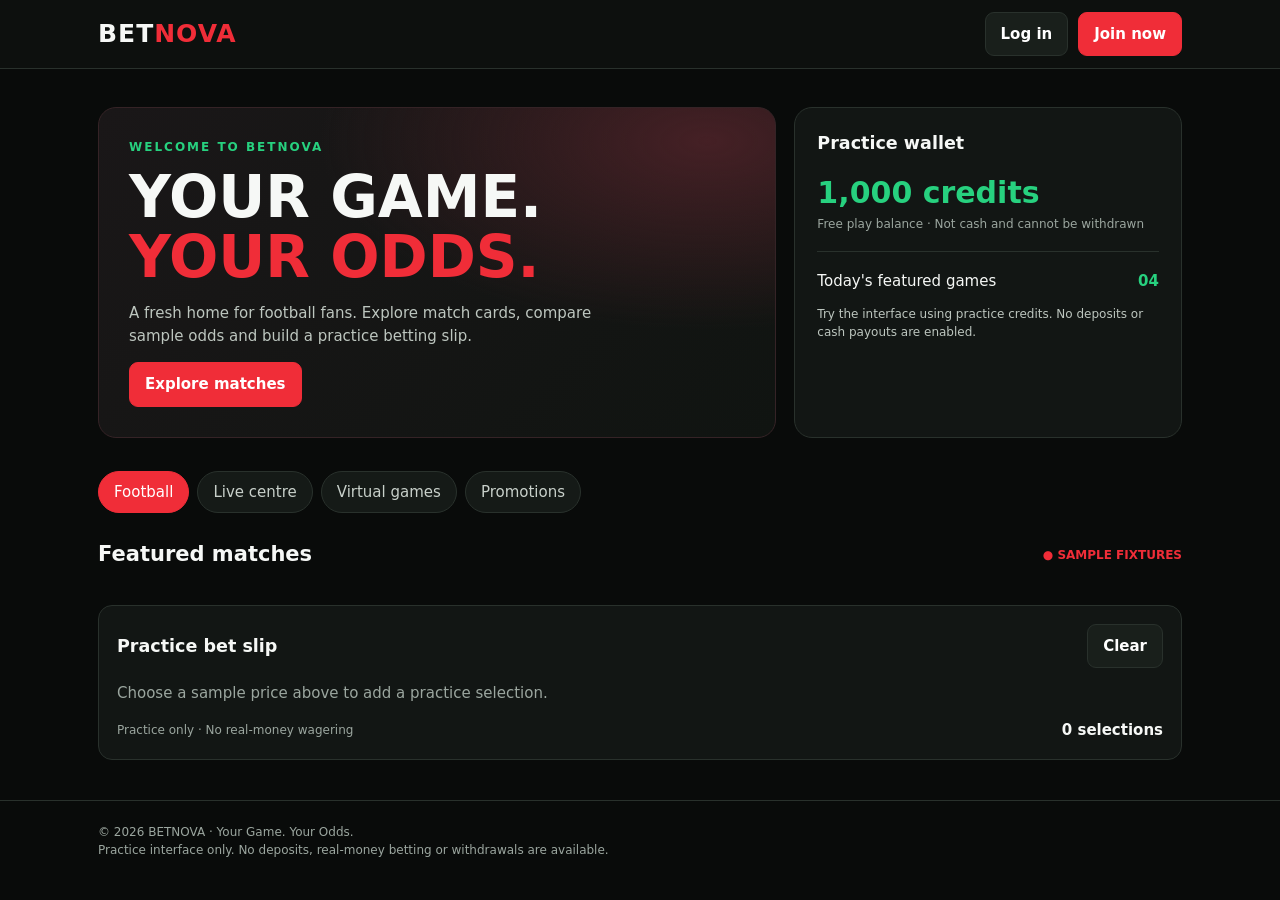
==== index.html @ 69e75683 "Load published BETNOVA fixtures from shared database" ====
<!doctype html>
<html lang="en">
<head>
<meta charset="utf-8">
<meta name="viewport" content="width=device-width, initial-scale=1">
<meta name="theme-color" content="#090b0a">
<title>BETNOVA — Your Game. Your Odds.</title>
<style>
:root{--bg:#090b0a;--panel:#121614;--panel2:#191f1b;--red:#f02d38;--green:#27d17f;--muted:#9ba69f;--line:#29312c}
*{box-sizing:border-box}body{margin:0;background:var(--bg);color:#f6f8f6;font:15px/1.5 Inter,system-ui,-apple-system,Segoe UI,sans-serif}button{font:inherit;cursor:pointer}.wrap{max-width:1120px;margin:auto;padding:0 18px}
header{border-bottom:1px solid var(--line);background:#0d100e;position:sticky;top:0;z-index:5}.nav{height:68px;display:flex;align-items:center;justify-content:space-between;gap:16px}.brand{font-size:25px;font-weight:900;letter-spacing:1px}.brand span{color:var(--red)}.navright{display:flex;gap:10px;align-items:center}.btn{border:1px solid var(--line);background:var(--panel2);color:white;border-radius:9px;padding:10px 15px;font-weight:700}.btn.red{background:var(--red);border-color:var(--red)}.btn.green{background:var(--green);border-color:var(--green);color:#06140c}
.hero{padding:38px 0 28px;display:grid;grid-template-columns:1.4fr .8fr;gap:18px}.hero-main{padding:30px;border:1px solid #352326;border-radius:18px;background:radial-gradient(ellipse at 90% 10%,#452025 0,transparent 45%),linear-gradient(135deg,#1a1718,#101411)}.eyebrow{color:var(--green);font-size:12px;font-weight:800;letter-spacing:2px}.hero h1{font-size:clamp(34px,6vw,58px);line-height:1.03;margin:12px 0}.hero h1 span{color:var(--red)}.hero p{color:#bdc6bf;max-width:520px}.hero-side{border:1px solid var(--line);border-radius:18px;padding:22px;background:var(--panel)}.hero-side h3{margin:0 0 14px}.credit{font-size:30px;font-weight:900;color:var(--green)}.small{font-size:12px;color:var(--muted)}
.tabs{display:flex;gap:8px;overflow:auto;padding:5px 0 18px}.tab{white-space:nowrap;background:#151a17;color:#c8d0ca;border:1px solid var(--line);padding:9px 15px;border-radius:99px}.tab.active{background:var(--red);border-color:var(--red);color:white}
.sectionhead{display:flex;justify-content:space-between;align-items:center;margin:8px 0 14px}.sectionhead h2{font-size:21px;margin:0}.live{color:var(--red);font-weight:900;font-size:12px}.matches{display:grid;grid-template-columns:repeat(2,1fr);gap:12px}.match{background:var(--panel);border:1px solid var(--line);border-radius:14px;padding:16px}.league{font-size:11px;color:var(--muted);text-transform:uppercase;letter-spacing:1px}.teams{display:flex;justify-content:space-between;align-items:center;font-weight:800;margin:12px 0}.vs{color:var(--muted);font-size:11px}.odds{display:grid;grid-template-columns:repeat(3,1fr);gap:8px}.odd{background:#202722;border:1px solid #303a33;border-radius:8px;padding:9px 5px;color:white;text-align:center}.odd b{display:block;color:var(--green);font-size:16px}.odd small{color:var(--muted)}
.content{padding-bottom:40px}.slip{margin-top:20px;background:var(--panel);border:1px solid var(--line);border-radius:14px;padding:18px}.sliprow{display:flex;justify-content:space-between;gap:10px;align-items:center}.empty{color:var(--muted);padding:14px 0}.footer{border-top:1px solid var(--line);padding:22px 0 34px;color:var(--muted);font-size:12px}
@media(max-width:700px){.hero{grid-template-columns:1fr;padding-top:20px}.hero-main{padding:24px}.matches{grid-template-columns:1fr}.nav{height:60px}.brand{font-size:22px}.navright .btn{padding:8px 10px;font-size:13px}}
</style>
</head>
<body>
<header><div class="wrap nav"><div class="brand">BET<span>NOVA</span></div><div class="navright"><button class="btn" id="login">Log in</button><button class="btn red" id="signup">Join now</button></div></div></header>
<main class="wrap">
<section class="hero"><div class="hero-main"><div class="eyebrow">WELCOME TO BETNOVA</div><h1>YOUR GAME.<br><span>YOUR ODDS.</span></h1><p>A fresh home for football fans. Explore match cards, compare sample odds and build a practice betting slip.</p><button class="btn red" onclick="document.getElementById('matches').scrollIntoView({behavior:'smooth'})">Explore matches</button></div>
<aside class="hero-side"><h3>Practice wallet</h3><div class="credit">1,000 credits</div><div class="small">Free play balance · Not cash and cannot be withdrawn</div><hr style="border:0;border-top:1px solid var(--line);margin:18px 0"><div class="sliprow"><span>Today's featured games</span><b style="color:var(--green)">04</b></div><p class="small">Try the interface using practice credits. No deposits or cash payouts are enabled.</p></aside></section>
<div class="tabs"><button class="tab active">Football</button><button class="tab">Live centre</button><button class="tab">Virtual games</button><button class="tab">Promotions</button></div>
<section class="content" id="matches"><div class="sectionhead"><h2>Featured matches</h2><span class="live">● SAMPLE FIXTURES</span></div>
<div class="matches" id="fixtureCards" aria-live="polite"></div>
<div class="slip"><div class="sliprow"><h3 style="margin:0">Practice bet slip</h3><button class="btn" id="clear">Clear</button></div><div id="selection" class="empty">Choose a sample price above to add a practice selection.</div><div class="sliprow"><span class="small">Practice only · No real-money wagering</span><b id="count">0 selections</b></div></div>
</section>
</main>
<footer class="footer"><div class="wrap">© 2026 BETNOVA · Your Game. Your Odds. <br>Practice interface only. No deposits, real-money betting or withdrawals are available.</div></footer>
<script type="module">
import { supabase } from './supabase-client.js';
const fallbackFixtures=[
 {home:'Northbridge FC',away:'Eastvale United',league:'Premier League · Sample event'},
 {home:'Coastal Madrid',away:'Royal Sevilla',league:'La Liga · Sample event'},
 {home:'Lakeview Calcio',away:'Metro Torino',league:'Serie A · Sample event'},
 {home:'Greenfield XI',away:'Redmont City',league:'International · Sample event'}
];
const picks=[];const selection=document.getElementById('selection'),count=document.getElementById('count');
function render(){selection.textContent=picks.length?picks.join(' · '):'Choose a sample price above to add a practice selection.';selection.className=picks.length?'':'empty';count.textContent=picks.length+' selection'+(picks.length===1?'':'s')}
function renderFixtures(fixtures){
 const root=document.getElementById('fixtureCards');root.innerHTML='';
 fixtures.forEach(f=>{
  const card=document.createElement('article');card.className='match';
  const league=document.createElement('div');league.className='league';league.textContent=(f.league||'Sample event')+' · '+(f.isSample?'Illustrative event':'Published fixture');
  const teams=document.createElement('div');teams.className='teams';
  const home=document.createElement('span');home.textContent=f.home;
  const vs=document.createElement('span');vs.className='vs';vs.textContent='VS';
  const away=document.createElement('span');away.textContent=f.away;teams.append(home,vs,away);
  const odds=document.createElement('div');odds.className='odds';
  [['1','1.85',f.home+' win'],['X','3.40','Draw'],['2','4.20',f.away+' win']].forEach(([label,price,pick])=>{const b=document.createElement('button');b.className='odd';b.dataset.pick=pick;const small=document.createElement('small');small.textContent=label;const strong=document.createElement('b');strong.textContent=price;b.append(small,strong);odds.append(b)});
  card.append(league,teams,odds);root.append(card);
 });
 root.querySelectorAll('[data-pick]').forEach(b=>b.addEventListener('click',()=>{const p=b.dataset.pick;if(!picks.includes(p))picks.push(p);render()}));
}
async function loadFixtures(){
 const {data,error}=await supabase.from('fixtures').select('id,home_team,away_team,competition,kickoff_at').eq('status','published').order('kickoff_at',{ascending:true}).limit(30);
 if(!error&&data?.length){renderFixtures(data.map(f=>({home:f.home_team,away:f.away_team,league:f.competition,isSample:false})));return}
 renderFixtures(fallbackFixtures.map(f=>({...f,isSample:true})));
}
document.getElementById('clear').onclick=()=>{picks.length=0;render()};
document.getElementById('login').onclick=()=>window.location.href='account.html';
document.getElementById('signup').onclick=()=>window.location.href='account.html?mode=register';
document.querySelectorAll('.tab').forEach(t=>t.onclick=()=>{document.querySelectorAll('.tab').forEach(x=>x.classList.remove('active'));t.classList.add('active')});
render();loadFixtures();
</script>
</body></html>
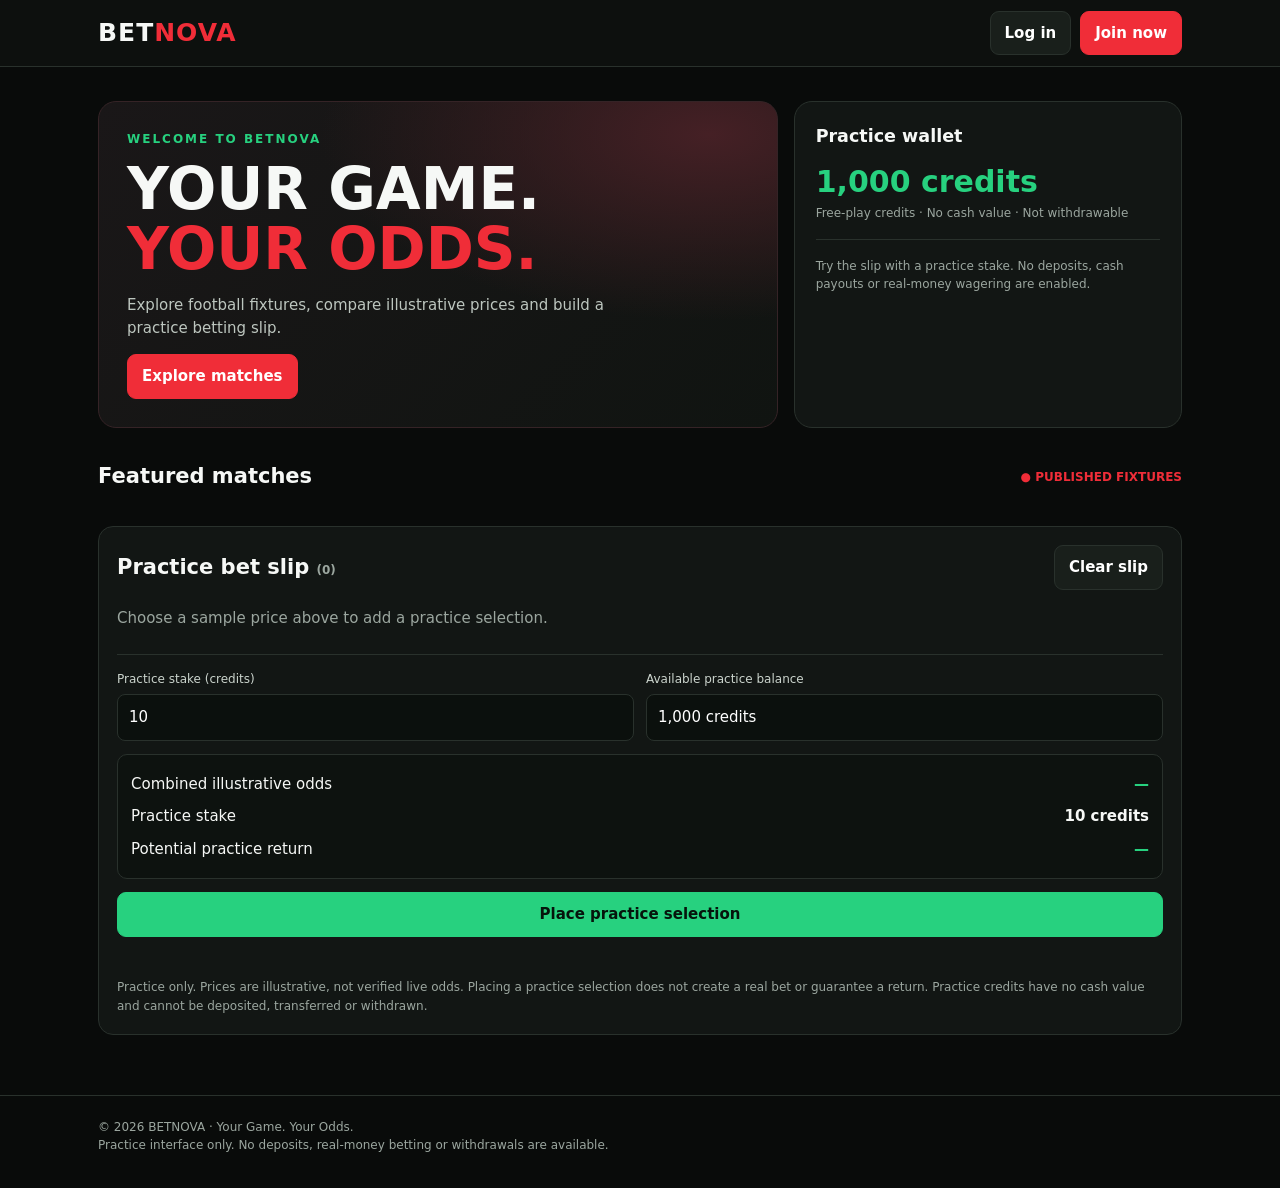
==== commit 4df2c10a: "Build functional non-cash practice betting slip" ====
--- a/index.html
+++ b/index.html
@@ -7,61 +7,93 @@
 <title>BETNOVA — Your Game. Your Odds.</title>
 <style>
 :root{--bg:#090b0a;--panel:#121614;--panel2:#191f1b;--red:#f02d38;--green:#27d17f;--muted:#9ba69f;--line:#29312c}
-*{box-sizing:border-box}body{margin:0;background:var(--bg);color:#f6f8f6;font:15px/1.5 Inter,system-ui,-apple-system,Segoe UI,sans-serif}button{font:inherit;cursor:pointer}.wrap{max-width:1120px;margin:auto;padding:0 18px}
-header{border-bottom:1px solid var(--line);background:#0d100e;position:sticky;top:0;z-index:5}.nav{height:68px;display:flex;align-items:center;justify-content:space-between;gap:16px}.brand{font-size:25px;font-weight:900;letter-spacing:1px}.brand span{color:var(--red)}.navright{display:flex;gap:10px;align-items:center}.btn{border:1px solid var(--line);background:var(--panel2);color:white;border-radius:9px;padding:10px 15px;font-weight:700}.btn.red{background:var(--red);border-color:var(--red)}.btn.green{background:var(--green);border-color:var(--green);color:#06140c}
-.hero{padding:38px 0 28px;display:grid;grid-template-columns:1.4fr .8fr;gap:18px}.hero-main{padding:30px;border:1px solid #352326;border-radius:18px;background:radial-gradient(ellipse at 90% 10%,#452025 0,transparent 45%),linear-gradient(135deg,#1a1718,#101411)}.eyebrow{color:var(--green);font-size:12px;font-weight:800;letter-spacing:2px}.hero h1{font-size:clamp(34px,6vw,58px);line-height:1.03;margin:12px 0}.hero h1 span{color:var(--red)}.hero p{color:#bdc6bf;max-width:520px}.hero-side{border:1px solid var(--line);border-radius:18px;padding:22px;background:var(--panel)}.hero-side h3{margin:0 0 14px}.credit{font-size:30px;font-weight:900;color:var(--green)}.small{font-size:12px;color:var(--muted)}
-.tabs{display:flex;gap:8px;overflow:auto;padding:5px 0 18px}.tab{white-space:nowrap;background:#151a17;color:#c8d0ca;border:1px solid var(--line);padding:9px 15px;border-radius:99px}.tab.active{background:var(--red);border-color:var(--red);color:white}
-.sectionhead{display:flex;justify-content:space-between;align-items:center;margin:8px 0 14px}.sectionhead h2{font-size:21px;margin:0}.live{color:var(--red);font-weight:900;font-size:12px}.matches{display:grid;grid-template-columns:repeat(2,1fr);gap:12px}.match{background:var(--panel);border:1px solid var(--line);border-radius:14px;padding:16px}.league{font-size:11px;color:var(--muted);text-transform:uppercase;letter-spacing:1px}.teams{display:flex;justify-content:space-between;align-items:center;font-weight:800;margin:12px 0}.vs{color:var(--muted);font-size:11px}.odds{display:grid;grid-template-columns:repeat(3,1fr);gap:8px}.odd{background:#202722;border:1px solid #303a33;border-radius:8px;padding:9px 5px;color:white;text-align:center}.odd b{display:block;color:var(--green);font-size:16px}.odd small{color:var(--muted)}
-.content{padding-bottom:40px}.slip{margin-top:20px;background:var(--panel);border:1px solid var(--line);border-radius:14px;padding:18px}.sliprow{display:flex;justify-content:space-between;gap:10px;align-items:center}.empty{color:var(--muted);padding:14px 0}.footer{border-top:1px solid var(--line);padding:22px 0 34px;color:var(--muted);font-size:12px}
-@media(max-width:700px){.hero{grid-template-columns:1fr;padding-top:20px}.hero-main{padding:24px}.matches{grid-template-columns:1fr}.nav{height:60px}.brand{font-size:22px}.navright .btn{padding:8px 10px;font-size:13px}}
+*{box-sizing:border-box}body{margin:0;background:var(--bg);color:#f6f8f6;font:15px/1.5 Inter,system-ui,-apple-system,Segoe UI,sans-serif}button,input{font:inherit}button{cursor:pointer}.wrap{max-width:1120px;margin:auto;padding:0 18px}
+header{border-bottom:1px solid var(--line);background:#0d100e;position:sticky;top:0;z-index:5}.nav{min-height:66px;display:flex;align-items:center;justify-content:space-between;gap:14px}.brand{font-size:25px;font-weight:900;letter-spacing:1px}.brand span{color:var(--red)}.navright{display:flex;gap:9px;align-items:center}.btn{border:1px solid var(--line);background:var(--panel2);color:white;border-radius:9px;padding:10px 14px;font-weight:750}.btn.red{background:var(--red);border-color:var(--red)}.btn.green{background:var(--green);border-color:var(--green);color:#06140c}.btn:disabled{opacity:.45;cursor:not-allowed}
+.hero{padding:34px 0 25px;display:grid;grid-template-columns:1.4fr .8fr;gap:16px}.hero-main{padding:28px;border:1px solid #352326;border-radius:18px;background:radial-gradient(ellipse at 90% 10%,#452025 0,transparent 45%),linear-gradient(135deg,#1a1718,#101411)}.eyebrow{color:var(--green);font-size:12px;font-weight:800;letter-spacing:2px}.hero h1{font-size:clamp(34px,6vw,58px);line-height:1.03;margin:12px 0}.hero h1 span{color:var(--red)}.hero p{color:#bdc6bf;max-width:520px}.hero-side{border:1px solid var(--line);border-radius:18px;padding:21px;background:var(--panel)}.hero-side h3{margin:0 0 10px}.credit{font-size:30px;font-weight:900;color:var(--green)}.small{font-size:12px;color:var(--muted)}
+.sectionhead{display:flex;justify-content:space-between;align-items:center;gap:12px;margin:8px 0 14px}.sectionhead h2{font-size:21px;margin:0}.live{color:var(--red);font-weight:900;font-size:12px}.matches{display:grid;grid-template-columns:repeat(2,1fr);gap:12px}.match{background:var(--panel);border:1px solid var(--line);border-radius:14px;padding:16px}.league{font-size:11px;color:var(--muted);text-transform:uppercase;letter-spacing:1px}.teams{display:flex;justify-content:space-between;align-items:center;gap:8px;font-weight:800;margin:12px 0}.teams span:first-child,.teams span:last-child{overflow-wrap:anywhere}.vs{color:var(--muted);font-size:11px;flex:none}.odds{display:grid;grid-template-columns:repeat(3,1fr);gap:8px}.odd{background:#202722;border:1px solid #303a33;border-radius:8px;padding:9px 5px;color:white;text-align:center;width:100%}.odd b{display:block;color:var(--green);font-size:16px}.odd small{color:var(--muted)}.odd.selected{border-color:var(--green);background:#173323;box-shadow:inset 0 0 0 1px var(--green)}
+.content{padding-bottom:40px}.slip{margin:20px 0;background:var(--panel);border:1px solid var(--line);border-radius:15px;padding:18px}.sliphead{display:flex;justify-content:space-between;align-items:center;gap:10px}.sliphead h2{margin:0;font-size:21px}.empty{color:var(--muted);padding:17px 0}.selection{display:grid;grid-template-columns:1fr auto auto;align-items:center;gap:10px;padding:13px 0;border-top:1px solid var(--line)}.selection:first-child{border-top:0}.selection strong{display:block}.selection small{display:block;color:var(--muted)}.selection .price{font-weight:900;color:var(--green)}.remove{border:1px solid #633239;background:transparent;color:#ff9ba1;border-radius:7px;padding:6px 9px}.sliptools{border-top:1px solid var(--line);padding-top:15px;margin-top:8px;display:grid;grid-template-columns:1fr 1fr;gap:12px}.field label{display:block;color:#cbd4cd;font-size:12px;margin-bottom:6px}.field input{width:100%;background:#0b100d;border:1px solid var(--line);border-radius:8px;color:white;padding:11px}.summary{background:#0d120f;border:1px solid var(--line);border-radius:10px;padding:13px;margin-top:13px}.sumrow{display:flex;justify-content:space-between;gap:10px;padding:5px 0}.sumrow strong{color:var(--green)}.notice{font-size:12px;line-height:1.6;color:var(--muted);margin-top:13px}.status{font-size:13px;margin-top:10px;color:var(--green);min-height:18px}.footer{border-top:1px solid var(--line);padding:22px 0 34px;color:var(--muted);font-size:12px}
+@media(max-width:700px){.hero{grid-template-columns:1fr;padding-top:18px}.hero-main{padding:23px}.matches{grid-template-columns:1fr}.brand{font-size:22px}.navright .btn{padding:8px 10px;font-size:13px}.selection{grid-template-columns:1fr auto}.selection .remove{grid-column:2;grid-row:1}.selection .price{grid-column:1;grid-row:2}.sliptools{grid-template-columns:1fr}}
 </style>
 </head>
 <body>
 <header><div class="wrap nav"><div class="brand">BET<span>NOVA</span></div><div class="navright"><button class="btn" id="login">Log in</button><button class="btn red" id="signup">Join now</button></div></div></header>
 <main class="wrap">
-<section class="hero"><div class="hero-main"><div class="eyebrow">WELCOME TO BETNOVA</div><h1>YOUR GAME.<br><span>YOUR ODDS.</span></h1><p>A fresh home for football fans. Explore match cards, compare sample odds and build a practice betting slip.</p><button class="btn red" onclick="document.getElementById('matches').scrollIntoView({behavior:'smooth'})">Explore matches</button></div>
-<aside class="hero-side"><h3>Practice wallet</h3><div class="credit">1,000 credits</div><div class="small">Free play balance · Not cash and cannot be withdrawn</div><hr style="border:0;border-top:1px solid var(--line);margin:18px 0"><div class="sliprow"><span>Today's featured games</span><b style="color:var(--green)">04</b></div><p class="small">Try the interface using practice credits. No deposits or cash payouts are enabled.</p></aside></section>
-<div class="tabs"><button class="tab active">Football</button><button class="tab">Live centre</button><button class="tab">Virtual games</button><button class="tab">Promotions</button></div>
-<section class="content" id="matches"><div class="sectionhead"><h2>Featured matches</h2><span class="live">● SAMPLE FIXTURES</span></div>
-<div class="matches" id="fixtureCards" aria-live="polite"></div>
-<div class="slip"><div class="sliprow"><h3 style="margin:0">Practice bet slip</h3><button class="btn" id="clear">Clear</button></div><div id="selection" class="empty">Choose a sample price above to add a practice selection.</div><div class="sliprow"><span class="small">Practice only · No real-money wagering</span><b id="count">0 selections</b></div></div>
+<section class="hero"><div class="hero-main"><div class="eyebrow">WELCOME TO BETNOVA</div><h1>YOUR GAME.<br><span>YOUR ODDS.</span></h1><p>Explore football fixtures, compare illustrative prices and build a practice betting slip.</p><button class="btn red" id="explore">Explore matches</button></div>
+<aside class="hero-side"><h3>Practice wallet</h3><div class="credit" id="wallet">1,000 credits</div><div class="small">Free-play credits · No cash value · Not withdrawable</div><hr style="border:0;border-top:1px solid var(--line);margin:17px 0"><div class="small">Try the slip with a practice stake. No deposits, cash payouts or real-money wagering are enabled.</div></aside></section>
+<section class="content" id="matches"><div class="sectionhead"><h2>Featured matches</h2><span class="live">● PUBLISHED FIXTURES</span></div><div class="matches" id="fixtureCards" aria-live="polite"></div>
+<section class="slip" id="betSlip"><div class="sliphead"><h2>Practice bet slip <span class="small" id="selectionCount">(0)</span></h2><button class="btn" id="clear" type="button">Clear slip</button></div><div id="selectionList" class="empty">Choose a sample price above to add a practice selection.</div>
+<div class="sliptools"><div class="field"><label for="stake">Practice stake (credits)</label><input id="stake" type="number" min="1" max="1000" step="1" value="10" inputmode="numeric"></div><div class="field"><label>Available practice balance</label><input id="available" value="1,000 credits" readonly></div></div>
+<div class="summary"><div class="sumrow"><span>Combined illustrative odds</span><strong id="totalOdds">—</strong></div><div class="sumrow"><span>Practice stake</span><b id="stakeShown">10 credits</b></div><div class="sumrow"><span>Potential practice return</span><strong id="potential">—</strong></div></div>
+<button class="btn green" id="placePractice" type="button" style="width:100%;margin-top:13px">Place practice selection</button><div class="status" id="slipStatus" role="status" aria-live="polite"></div>
+<div class="notice">Practice only. Prices are illustrative, not verified live odds. Placing a practice selection does not create a real bet or guarantee a return. Practice credits have no cash value and cannot be deposited, transferred or withdrawn.</div>
+</section>
 </section>
 </main>
-<footer class="footer"><div class="wrap">© 2026 BETNOVA · Your Game. Your Odds. <br>Practice interface only. No deposits, real-money betting or withdrawals are available.</div></footer>
+<footer class="footer"><div class="wrap">© 2026 BETNOVA · Your Game. Your Odds.<br>Practice interface only. No deposits, real-money betting or withdrawals are available.</div></footer>
 <script type="module">
 import { supabase } from './supabase-client.js';
-const fallbackFixtures=[
- {home:'Northbridge FC',away:'Eastvale United',league:'Premier League · Sample event'},
- {home:'Coastal Madrid',away:'Royal Sevilla',league:'La Liga · Sample event'},
- {home:'Lakeview Calcio',away:'Metro Torino',league:'Serie A · Sample event'},
- {home:'Greenfield XI',away:'Redmont City',league:'International · Sample event'}
-];
-const picks=[];const selection=document.getElementById('selection'),count=document.getElementById('count');
-function render(){selection.textContent=picks.length?picks.join(' · '):'Choose a sample price above to add a practice selection.';selection.className=picks.length?'':'empty';count.textContent=picks.length+' selection'+(picks.length===1?'':'s')}
-function renderFixtures(fixtures){
- const root=document.getElementById('fixtureCards');root.innerHTML='';
- fixtures.forEach(f=>{
+const START_BALANCE=1000, BALANCE_KEY='betnova_practice_balance_v1', SLIP_KEY='betnova_practice_slip_v1', RECEIPTS_KEY='betnova_practice_receipts_v1';
+const $=id=>document.getElementById(id);
+let balance=readBalance(),picks=readPicks(),fixtures=[];
+function readBalance(){const n=Number(localStorage.getItem(BALANCE_KEY));return Number.isFinite(n)&&n>=0?n:START_BALANCE}
+function readPicks(){try{const v=JSON.parse(localStorage.getItem(SLIP_KEY)||'[]');return Array.isArray(v)?v.filter(x=>x&&x.fixtureId&&x.pick&&Number(x.odds)>1):[]}catch{return []}}
+function save(){localStorage.setItem(BALANCE_KEY,String(balance));localStorage.setItem(SLIP_KEY,JSON.stringify(picks))}
+function money(n){return Number(n).toLocaleString(undefined,{maximumFractionDigits:2})}
+function totalOdds(){return picks.reduce((n,p)=>n*Number(p.odds),1)}
+function validStake(){const s=Number($('stake').value);return Number.isInteger(s)&&s>0&&s<=balance}
+function renderSlip(){
+ $('wallet').textContent=money(balance)+' credits';$('available').value=money(balance)+' credits';$('selectionCount').textContent='('+picks.length+')';
+ const root=$('selectionList');root.innerHTML='';
+ if(!picks.length){root.className='empty';root.textContent='Choose a sample price above to add a practice selection.'}
+ else{root.className='';picks.forEach((p,i)=>{const row=document.createElement('div');row.className='selection';const info=document.createElement('div');const title=document.createElement('strong');title.textContent=p.home+' vs '+p.away;const detail=document.createElement('small');detail.textContent=p.market+' · '+p.pick;info.append(title,detail);const price=document.createElement('div');price.className='price';price.textContent=Number(p.odds).toFixed(2);const remove=document.createElement('button');remove.className='remove';remove.type='button';remove.textContent='Remove';remove.setAttribute('aria-label','Remove '+p.home+' vs '+p.away);remove.onclick=()=>{picks.splice(i,1);save();renderSlip();markSelected()};row.append(info,price,remove);root.append(row)})}
+ const odds=picks.length?totalOdds():0,stake=Number($('stake').value);
+ $('totalOdds').textContent=picks.length?odds.toFixed(2):'—';$('stakeShown').textContent=(Number.isFinite(stake)&&stake>0?money(stake):'0')+' credits';$('potential').textContent=picks.length&&Number.isFinite(stake)&&stake>0?money(stake*odds)+' credits':'—';
+ $('placePractice').disabled=!picks.length||!validStake();
+}
+function markSelected(){document.querySelectorAll('.odd').forEach(b=>b.classList.toggle('selected',picks.some(p=>p.fixtureId===b.dataset.fixture&&p.outcome===b.dataset.outcome)))}
+function addPick(f,outcome,market,pick,odds,button){
+ const existing=picks.findIndex(p=>p.fixtureId===f.id);
+ if(existing>=0&&picks[existing].outcome===outcome){picks.splice(existing,1)}
+ else{const next={fixtureId:String(f.id),home:f.home_team,away:f.away_team,market,pick,outcome,odds:Number(odds)};if(existing>=0)picks[existing]=next;else picks.push(next)}
+ $('slipStatus').textContent='';save();renderSlip();markSelected();
+}
+function renderFixtures(rows){
+ const root=$('fixtureCards');root.innerHTML='';
+ if(!rows.length){root.className='empty';root.textContent='No published fixtures yet. Please check back later.';return}
+ root.className='matches';
+ rows.forEach(f=>{
   const card=document.createElement('article');card.className='match';
-  const league=document.createElement('div');league.className='league';league.textContent=(f.league||'Sample event')+' · '+(f.isSample?'Illustrative event':'Published fixture');
+  const league=document.createElement('div');league.className='league';league.textContent=(f.competition||'Sample competition')+' · '+new Date(f.kickoff_at).toLocaleString();
   const teams=document.createElement('div');teams.className='teams';
-  const home=document.createElement('span');home.textContent=f.home;
+  const home=document.createElement('span');home.textContent=f.home_team;
   const vs=document.createElement('span');vs.className='vs';vs.textContent='VS';
-  const away=document.createElement('span');away.textContent=f.away;teams.append(home,vs,away);
+  const away=document.createElement('span');away.textContent=f.away_team;teams.append(home,vs,away);
   const odds=document.createElement('div');odds.className='odds';
-  [['1','1.85',f.home+' win'],['X','3.40','Draw'],['2','4.20',f.away+' win']].forEach(([label,price,pick])=>{const b=document.createElement('button');b.className='odd';b.dataset.pick=pick;const small=document.createElement('small');small.textContent=label;const strong=document.createElement('b');strong.textContent=price;b.append(small,strong);odds.append(b)});
-  card.append(league,teams,odds);root.append(card);
- });
- root.querySelectorAll('[data-pick]').forEach(b=>b.addEventListener('click',()=>{const p=b.dataset.pick;if(!picks.includes(p))picks.push(p);render()}));
+  [['1','1.85','Home win',f.home_team+' win'],['X','3.40','Draw','Draw'],['2','4.20','Away win',f.away_team+' win']].forEach(([label,price,market,pick],i)=>{
+   const b=document.createElement('button');b.type='button';b.className='odd';b.dataset.fixture=String(f.id);b.dataset.outcome=['1','X','2'][i];const small=document.createElement('small');small.textContent=label;const strong=document.createElement('b');strong.textContent=price;b.append(small,strong);b.title=pick+' · illustrative price '+price;b.onclick=()=>{addPick(f,['1','X','2'][i],'1X2',pick,price,b);$('betSlip').scrollIntoView({behavior:'smooth',block:'nearest'})};odds.append(b)
+  });
+  card.append(league,teams,odds);root.append(card)
+ });markSelected()
 }
 async function loadFixtures(){
  const {data,error}=await supabase.from('fixtures').select('id,home_team,away_team,competition,kickoff_at').eq('status','published').order('kickoff_at',{ascending:true}).limit(30);
- if(!error&&data?.length){renderFixtures(data.map(f=>({home:f.home_team,away:f.away_team,league:f.competition,isSample:false})));return}
- renderFixtures(fallbackFixtures.map(f=>({...f,isSample:true})));
+ if(error){$('fixtureCards').textContent='Unable to load published fixtures right now. Please refresh the page.';return}
+ fixtures=data||[];renderFixtures(fixtures)
 }
-document.getElementById('clear').onclick=()=>{picks.length=0;render()};
-document.getElementById('login').onclick=()=>window.location.href='account.html';
-document.getElementById('signup').onclick=()=>window.location.href='account.html?mode=register';
-document.querySelectorAll('.tab').forEach(t=>t.onclick=()=>{document.querySelectorAll('.tab').forEach(x=>x.classList.remove('active'));t.classList.add('active')});
-render();loadFixtures();
+$('stake').addEventListener('input',()=>{ $('slipStatus').textContent='';renderSlip()});
+$('clear').onclick=()=>{picks=[];save();renderSlip();markSelected();$('slipStatus').textContent='Practice slip cleared.'};
+$('placePractice').onclick=()=>{
+ if(!picks.length){$('slipStatus').textContent='Add at least one selection first.';return}
+ if(!validStake()){$('slipStatus').textContent='Enter a whole-number stake greater than zero and no more than your available practice balance.';return}
+ const stake=Number($('stake').value),odds=totalOdds(),potential=stake*odds;
+ if(!Number.isFinite(potential)||potential<=0){$('slipStatus').textContent='Unable to calculate this practice slip.';return}
+ balance-=stake;
+ let receipts=[];try{receipts=JSON.parse(localStorage.getItem(RECEIPTS_KEY)||'[]');if(!Array.isArray(receipts))receipts=[]}catch{receipts=[]}
+ receipts.unshift({id:'BN-'+Date.now(),createdAt:new Date().toISOString(),stake,combinedOdds:Number(odds.toFixed(4)),potentialReturn:Number(potential.toFixed(2)),selections:picks.map(p=>({...p})),status:'Open practice selection'});
+ localStorage.setItem(RECEIPTS_KEY,JSON.stringify(receipts.slice(0,50)));
+ picks=[];save();renderSlip();markSelected();$('slipStatus').textContent='Practice selection saved on this device. Reference: '+receipts[0].id+'. Stake deducted from non-cash practice credits. This is not a real bet.';
+};
+$('login').onclick=()=>location.href='account.html';$('signup').onclick=()=>location.href='account.html?mode=register';$('explore').onclick=()=>$('matches').scrollIntoView({behavior:'smooth'});
+renderSlip();loadFixtures();
 </script>
 </body></html>
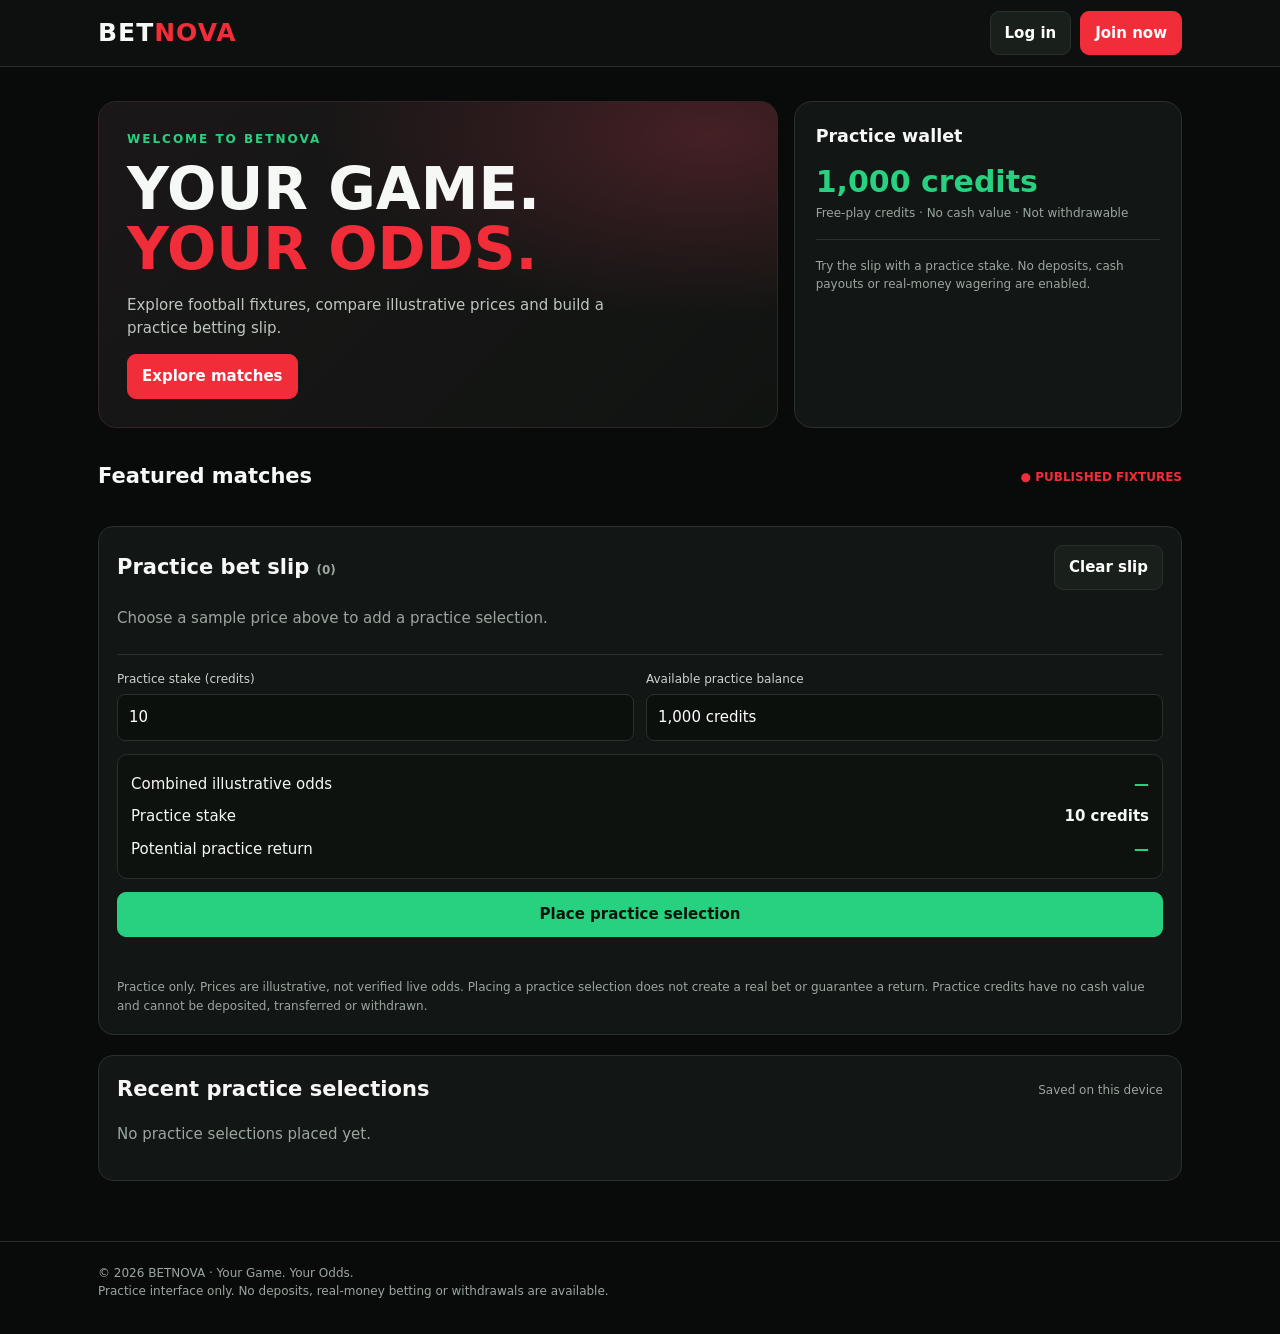
==== commit f7b01694: "Add local practice selection history" ====
--- a/index.html
+++ b/index.html
@@ -27,6 +27,7 @@
 <button class="btn green" id="placePractice" type="button" style="width:100%;margin-top:13px">Place practice selection</button><div class="status" id="slipStatus" role="status" aria-live="polite"></div>
 <div class="notice">Practice only. Prices are illustrative, not verified live odds. Placing a practice selection does not create a real bet or guarantee a return. Practice credits have no cash value and cannot be deposited, transferred or withdrawn.</div>
 </section>
+<section class="slip"><div class="sliphead"><h2>Recent practice selections</h2><span class="small">Saved on this device</span></div><div id="practiceHistory" class="empty">No practice selections placed yet.</div></section>
 </section>
 </main>
 <footer class="footer"><div class="wrap">© 2026 BETNOVA · Your Game. Your Odds.<br>Practice interface only. No deposits, real-money betting or withdrawals are available.</div></footer>
@@ -49,6 +50,20 @@
  const odds=picks.length?totalOdds():0,stake=Number($('stake').value);
  $('totalOdds').textContent=picks.length?odds.toFixed(2):'—';$('stakeShown').textContent=(Number.isFinite(stake)&&stake>0?money(stake):'0')+' credits';$('potential').textContent=picks.length&&Number.isFinite(stake)&&stake>0?money(stake*odds)+' credits':'—';
  $('placePractice').disabled=!picks.length||!validStake();
+}
+function renderHistory(){
+ const root=$('practiceHistory');root.innerHTML='';
+ let receipts=[];try{receipts=JSON.parse(localStorage.getItem(RECEIPTS_KEY)||'[]');if(!Array.isArray(receipts))receipts=[]}catch{receipts=[]}
+ if(!receipts.length){root.className='empty';root.textContent='No practice selections placed yet.';return}
+ root.className='';
+ receipts.slice(0,8).forEach(r=>{
+  const row=document.createElement('div');row.className='selection';
+  const info=document.createElement('div');const title=document.createElement('strong');title.textContent=r.id+' · '+r.status;
+  const detail=document.createElement('small');detail.textContent=(r.selections||[]).map(p=>p.home+' vs '+p.away+' — '+p.pick).join(' | ');info.append(title,detail);
+  const value=document.createElement('div');value.className='price';value.textContent=money(r.stake)+' staked';
+  const ret=document.createElement('small');ret.textContent='Potential '+money(r.potentialReturn)+' credits';ret.style.color='var(--muted)';
+  const right=document.createElement('div');right.append(value,ret);row.append(info,right);root.append(row)
+ })
 }
 function markSelected(){document.querySelectorAll('.odd').forEach(b=>b.classList.toggle('selected',picks.some(p=>p.fixtureId===b.dataset.fixture&&p.outcome===b.dataset.outcome)))}
 function addPick(f,outcome,market,pick,odds,button){
@@ -91,9 +106,9 @@
  let receipts=[];try{receipts=JSON.parse(localStorage.getItem(RECEIPTS_KEY)||'[]');if(!Array.isArray(receipts))receipts=[]}catch{receipts=[]}
  receipts.unshift({id:'BN-'+Date.now(),createdAt:new Date().toISOString(),stake,combinedOdds:Number(odds.toFixed(4)),potentialReturn:Number(potential.toFixed(2)),selections:picks.map(p=>({...p})),status:'Open practice selection'});
  localStorage.setItem(RECEIPTS_KEY,JSON.stringify(receipts.slice(0,50)));
- picks=[];save();renderSlip();markSelected();$('slipStatus').textContent='Practice selection saved on this device. Reference: '+receipts[0].id+'. Stake deducted from non-cash practice credits. This is not a real bet.';
+ picks=[];save();renderSlip();markSelected();renderHistory();$('slipStatus').textContent='Practice selection saved on this device. Reference: '+receipts[0].id+'. Stake deducted from non-cash practice credits. This is not a real bet.';
 };
 $('login').onclick=()=>location.href='account.html';$('signup').onclick=()=>location.href='account.html?mode=register';$('explore').onclick=()=>$('matches').scrollIntoView({behavior:'smooth'});
-renderSlip();loadFixtures();
+renderSlip();renderHistory();loadFixtures();
 </script>
 </body></html>
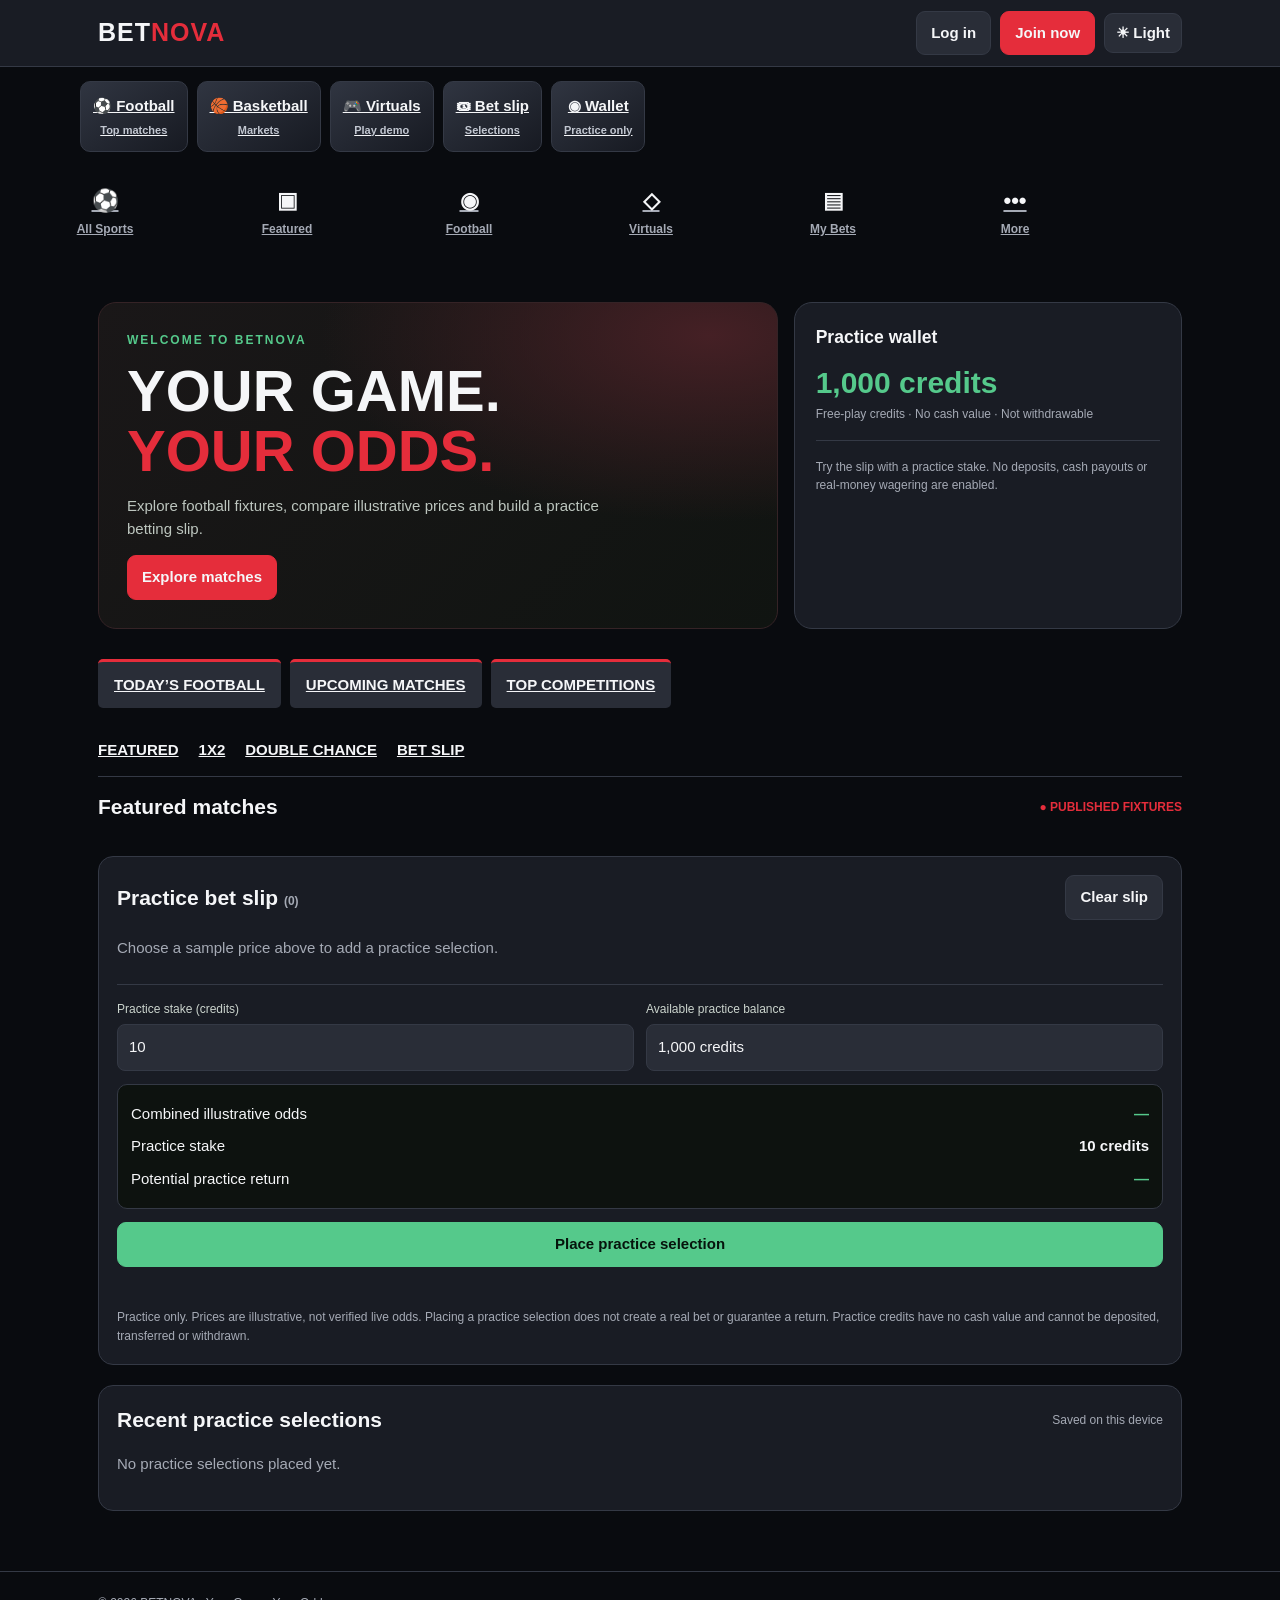
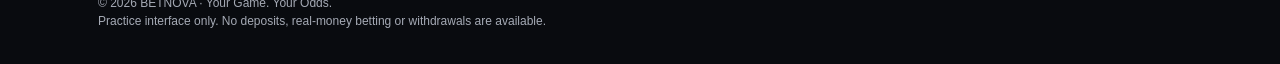
==== commit bc09b484: "Refresh BETNOVA sportsbook layout and navigation" ====
--- a/index.html
+++ b/index.html
@@ -13,14 +13,22 @@
 .sectionhead{display:flex;justify-content:space-between;align-items:center;gap:12px;margin:8px 0 14px}.sectionhead h2{font-size:21px;margin:0}.live{color:var(--red);font-weight:900;font-size:12px}.matches{display:grid;grid-template-columns:repeat(2,1fr);gap:12px}.match{background:var(--panel);border:1px solid var(--line);border-radius:14px;padding:16px}.league{font-size:11px;color:var(--muted);text-transform:uppercase;letter-spacing:1px}.teams{display:flex;justify-content:space-between;align-items:center;gap:8px;font-weight:800;margin:12px 0}.teams span:first-child,.teams span:last-child{overflow-wrap:anywhere}.vs{color:var(--muted);font-size:11px;flex:none}.odds{display:grid;grid-template-columns:repeat(3,1fr);gap:8px}.odd{background:#202722;border:1px solid #303a33;border-radius:8px;padding:9px 5px;color:white;text-align:center;width:100%}.odd b{display:block;color:var(--green);font-size:16px}.odd small{color:var(--muted)}.odd.selected{border-color:var(--green);background:#173323;box-shadow:inset 0 0 0 1px var(--green)}
 .content{padding-bottom:40px}.slip{margin:20px 0;background:var(--panel);border:1px solid var(--line);border-radius:15px;padding:18px}.sliphead{display:flex;justify-content:space-between;align-items:center;gap:10px}.sliphead h2{margin:0;font-size:21px}.empty{color:var(--muted);padding:17px 0}.selection{display:grid;grid-template-columns:1fr auto auto;align-items:center;gap:10px;padding:13px 0;border-top:1px solid var(--line)}.selection:first-child{border-top:0}.selection strong{display:block}.selection small{display:block;color:var(--muted)}.selection .price{font-weight:900;color:var(--green)}.remove{border:1px solid #633239;background:transparent;color:#ff9ba1;border-radius:7px;padding:6px 9px}.sliptools{border-top:1px solid var(--line);padding-top:15px;margin-top:8px;display:grid;grid-template-columns:1fr 1fr;gap:12px}.field label{display:block;color:#cbd4cd;font-size:12px;margin-bottom:6px}.field input{width:100%;background:#0b100d;border:1px solid var(--line);border-radius:8px;color:white;padding:11px}.summary{background:#0d120f;border:1px solid var(--line);border-radius:10px;padding:13px;margin-top:13px}.sumrow{display:flex;justify-content:space-between;gap:10px;padding:5px 0}.sumrow strong{color:var(--green)}.notice{font-size:12px;line-height:1.6;color:var(--muted);margin-top:13px}.status{font-size:13px;margin-top:10px;color:var(--green);min-height:18px}.footer{border-top:1px solid var(--line);padding:22px 0 34px;color:var(--muted);font-size:12px}
 @media(max-width:700px){.hero{grid-template-columns:1fr;padding-top:18px}.hero-main{padding:23px}.matches{grid-template-columns:1fr}.brand{font-size:22px}.navright .btn{padding:8px 10px;font-size:13px}.selection{grid-template-columns:1fr auto}.selection .remove{grid-column:2;grid-row:1}.selection .price{grid-column:1;grid-row:2}.sliptools{grid-template-columns:1fr}}
+/* Sportsbook-inspired responsive presentation */
+.sport-strip{display:flex;gap:9px;overflow:auto;padding:14px 0 18px;scrollbar-width:none}.sport-strip a{flex:0 0 auto;min-width:94px;padding:13px 12px;border-radius:10px;background:linear-gradient(145deg,#303541,#171a22);border:1px solid var(--line);font-weight:850;text-align:center}.sport-strip a span{display:block;font-size:11px;color:#c2c7d1;font-weight:600;margin-top:4px}.sport-categories{display:grid;grid-template-columns:repeat(6,1fr);gap:8px;margin:4px 0 20px}.sport-categories a{padding:10px 3px;text-align:center;color:var(--muted);font-weight:700;font-size:12px;border-radius:9px}.sport-categories a b{display:block;font-size:22px;color:var(--ink);margin-bottom:3px}.league-tabs{display:flex;gap:9px;overflow:auto;padding:5px 0 17px;scrollbar-width:none}.league-tabs a{flex:0 0 auto;background:var(--panel2);border-top:3px solid var(--red);padding:12px 16px;min-width:145px;border-radius:5px;font-weight:800}.market-head{display:flex;gap:20px;overflow:auto;border-bottom:1px solid var(--line);padding:14px 0;margin-bottom:14px;font-weight:800}.market-head a{flex:0 0 auto}.bottom-nav{display:none}
+@media(max-width:700px){.wrap{padding-left:12px;padding-right:12px}.nav{min-height:62px}.hero{padding:15px 0 14px;gap:10px}.hero-main{padding:20px}.hero h1{font-size:34px}.hero-side{padding:15px}.sport-categories{grid-template-columns:repeat(6,minmax(55px,1fr));gap:2px}.sport-categories a{font-size:10px}.sport-categories a b{font-size:20px}.matches{grid-template-columns:1fr}.match{border-radius:9px;padding:13px}.odds{gap:5px}.odd{padding:8px 3px}.bottom-nav{position:fixed;display:grid;grid-template-columns:repeat(5,1fr);bottom:0;left:0;right:0;z-index:20;background:#08090d;border-top:1px solid #343945;padding:8px 2px calc(8px + env(safe-area-inset-bottom));text-align:center}.bottom-nav a{color:#d5d8df;font-size:10px;font-weight:700}.bottom-nav b{display:block;font-size:20px;line-height:1.5}.content{padding-bottom:112px}.footer{padding-bottom:120px}.sport-strip a{min-width:100px}.sectionhead h2{font-size:19px}}
+html[data-theme="light"] .sport-strip a{background:linear-gradient(145deg,#fff,#e9ebf0);color:#171a22}html[data-theme="light"] .bottom-nav{background:#fff;border-color:var(--line)}html[data-theme="light"] .bottom-nav a{color:#303544}
+
 </style>
+<link rel="stylesheet" href="theme.css">
 </head>
 <body>
 <header><div class="wrap nav"><div class="brand">BET<span>NOVA</span></div><div class="navright"><button class="btn" id="login">Log in</button><button class="btn red" id="signup">Join now</button></div></div></header>
+<nav class="sport-strip wrap" aria-label="Featured categories"><a href="#matches">⚽ Football<span>Top matches</span></a><a href="#matches">🏀 Basketball<span>Markets</span></a><a href="virtual-games.html">🎮 Virtuals<span>Play demo</span></a><a href="#betSlip">🎟 Bet slip<span>Selections</span></a><a href="wallet.html">◉ Wallet<span>Practice only</span></a></nav>
+<nav class="sport-categories wrap" aria-label="Sports navigation"><a href="#matches"><b>⚽</b>All Sports</a><a href="#matches"><b>▣</b>Featured</a><a href="#matches"><b>◉</b>Football</a><a href="virtual-games.html"><b>◇</b>Virtuals</a><a href="#betSlip"><b>▤</b>My Bets</a><a href="dashboard.html"><b>•••</b>More</a></nav>
 <main class="wrap">
 <section class="hero"><div class="hero-main"><div class="eyebrow">WELCOME TO BETNOVA</div><h1>YOUR GAME.<br><span>YOUR ODDS.</span></h1><p>Explore football fixtures, compare illustrative prices and build a practice betting slip.</p><button class="btn red" id="explore">Explore matches</button></div>
 <aside class="hero-side"><h3>Practice wallet</h3><div class="credit" id="wallet">1,000 credits</div><div class="small">Free-play credits · No cash value · Not withdrawable</div><hr style="border:0;border-top:1px solid var(--line);margin:17px 0"><div class="small">Try the slip with a practice stake. No deposits, cash payouts or real-money wagering are enabled.</div></aside></section>
-<section class="content" id="matches"><div class="sectionhead"><h2>Featured matches</h2><span class="live">● PUBLISHED FIXTURES</span></div><div class="matches" id="fixtureCards" aria-live="polite"></div>
+<section class="content" id="matches"><nav class="league-tabs" aria-label="Featured filters"><a href="#fixtureCards">TODAY’S FOOTBALL</a><a href="#fixtureCards">UPCOMING MATCHES</a><a href="#fixtureCards">TOP COMPETITIONS</a></nav><div class="market-head"><a href="#fixtureCards">FEATURED</a><a href="#fixtureCards">1X2</a><a href="#fixtureCards">DOUBLE CHANCE</a><a href="#betSlip">BET SLIP</a></div><div class="sectionhead"><h2>Featured matches</h2><span class="live">● PUBLISHED FIXTURES</span></div><div class="matches" id="fixtureCards" aria-live="polite"></div>
 <section class="slip" id="betSlip"><div class="sliphead"><h2>Practice bet slip <span class="small" id="selectionCount">(0)</span></h2><button class="btn" id="clear" type="button">Clear slip</button></div><div id="selectionList" class="empty">Choose a sample price above to add a practice selection.</div>
 <div class="sliptools"><div class="field"><label for="stake">Practice stake (credits)</label><input id="stake" type="number" min="1" max="1000" step="1" value="10" inputmode="numeric"></div><div class="field"><label>Available practice balance</label><input id="available" value="1,000 credits" readonly></div></div>
 <div class="summary"><div class="sumrow"><span>Combined illustrative odds</span><strong id="totalOdds">—</strong></div><div class="sumrow"><span>Practice stake</span><b id="stakeShown">10 credits</b></div><div class="sumrow"><span>Potential practice return</span><strong id="potential">—</strong></div></div>
@@ -30,6 +38,7 @@
 <section class="slip"><div class="sliphead"><h2>Recent practice selections</h2><span class="small">Saved on this device</span></div><div id="practiceHistory" class="empty">No practice selections placed yet.</div></section>
 </section>
 </main>
+<nav class="bottom-nav" aria-label="Main navigation"><a href="index.html"><b>⌂</b>Home</a><a href="dashboard.html"><b>☷</b>My account</a><a href="virtual-games.html"><b>♧</b>Games</a><a href="#betSlip"><b>↗</b>Bet slip</a><a href="wallet.html"><b>◉</b>Wallet</a></nav>
 <footer class="footer"><div class="wrap">© 2026 BETNOVA · Your Game. Your Odds.<br>Practice interface only. No deposits, real-money betting or withdrawals are available.</div></footer>
 <script type="module">
 import { supabase } from './supabase-client.js';
@@ -111,4 +120,5 @@
 $('login').onclick=()=>location.href='account.html';$('signup').onclick=()=>location.href='account.html?mode=register';$('explore').onclick=()=>$('matches').scrollIntoView({behavior:'smooth'});
 renderSlip();renderHistory();loadFixtures();
 </script>
+<script src="theme.js"></script>
 </body></html>
--- a/theme.css
+++ b/theme.css
@@ -0,0 +1,15 @@
+:root{color-scheme:dark;--bg:#090b0f;--panel:#191c24;--panel2:#292d37;--line:#343945;--red:#e52d3b;--green:#55c98b;--muted:#a5aab5;--ink:#f5f6f8}
+html[data-theme="light"]{color-scheme:light;--bg:#f1f2f5;--panel:#ffffff;--panel2:#e8eaf0;--line:#d8dbe3;--red:#d92736;--green:#168a58;--muted:#697080;--ink:#171a22}
+body{background:var(--bg)!important;color:var(--ink)!important;font-family:Inter,-apple-system,BlinkMacSystemFont,"Segoe UI",Roboto,Arial,sans-serif!important}
+header,.top{background:var(--panel)!important;color:var(--ink)!important;border-color:var(--line)!important}
+a{color:var(--ink)}.btn,.action button,.odd,.item,.card,.match,.panel,.slip,.hero-side,.transaction,.action{color:var(--ink)}
+input,select,textarea{background:var(--panel2)!important;color:var(--ink)!important;border-color:var(--line)!important}
+.theme-toggle{border:1px solid var(--line);background:var(--panel2);color:var(--ink);border-radius:9px;padding:8px 11px;font-weight:800;cursor:pointer;white-space:nowrap}
+.theme-toggle:focus-visible,.btn:focus-visible,a:focus-visible,button:focus-visible{outline:2px solid var(--green);outline-offset:3px}
+html[data-theme="light"] .hero-main{background:linear-gradient(135deg,#fff,#f4e9eb)!important}
+html[data-theme="light"] .odd{background:#eef0f4!important;border-color:#d8dbe3!important;color:#171a22!important}
+html[data-theme="light"] .odd.selected{background:#dff4e8!important;border-color:var(--green)!important}
+html[data-theme="light"] .summary,html[data-theme="light"] .field input{background:#f7f8fa!important;color:#171a22!important}
+html[data-theme="light"] .balance{background:linear-gradient(135deg,#e5f4eb,#fff)!important}
+html[data-theme="light"] .notice{background:#fff7e9!important;color:#76521d!important}
+@media(max-width:700px){.theme-toggle{padding:7px 9px;font-size:12px}}
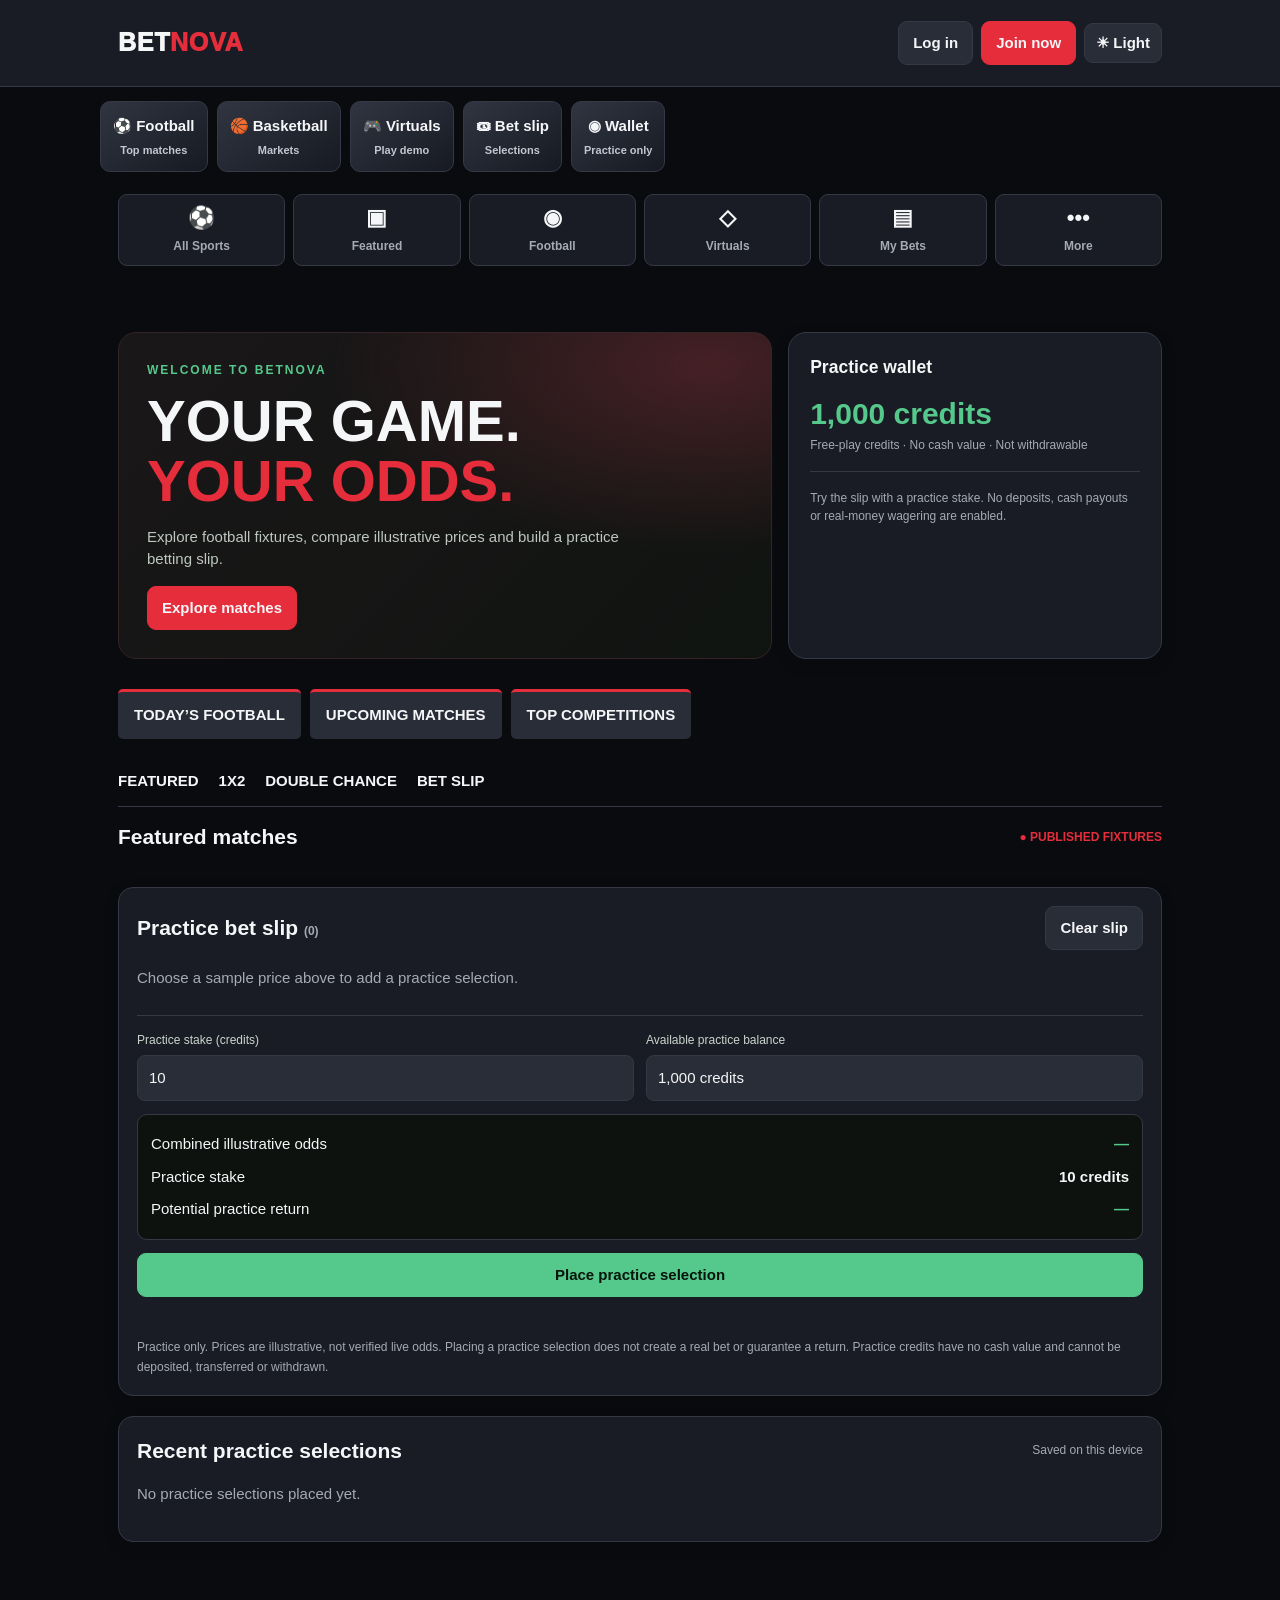
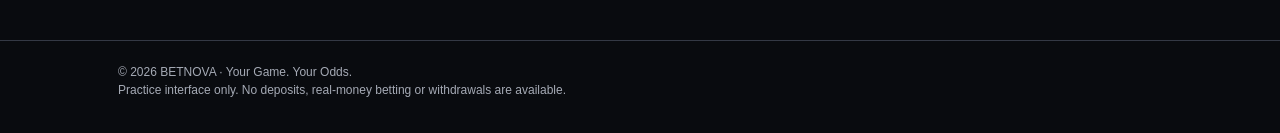
==== commit e79a72e1: "Polish sportsbook homepage spacing and mobile navigation" ====
--- a/index.html
+++ b/index.html
@@ -17,6 +17,39 @@
 .sport-strip{display:flex;gap:9px;overflow:auto;padding:14px 0 18px;scrollbar-width:none}.sport-strip a{flex:0 0 auto;min-width:94px;padding:13px 12px;border-radius:10px;background:linear-gradient(145deg,#303541,#171a22);border:1px solid var(--line);font-weight:850;text-align:center}.sport-strip a span{display:block;font-size:11px;color:#c2c7d1;font-weight:600;margin-top:4px}.sport-categories{display:grid;grid-template-columns:repeat(6,1fr);gap:8px;margin:4px 0 20px}.sport-categories a{padding:10px 3px;text-align:center;color:var(--muted);font-weight:700;font-size:12px;border-radius:9px}.sport-categories a b{display:block;font-size:22px;color:var(--ink);margin-bottom:3px}.league-tabs{display:flex;gap:9px;overflow:auto;padding:5px 0 17px;scrollbar-width:none}.league-tabs a{flex:0 0 auto;background:var(--panel2);border-top:3px solid var(--red);padding:12px 16px;min-width:145px;border-radius:5px;font-weight:800}.market-head{display:flex;gap:20px;overflow:auto;border-bottom:1px solid var(--line);padding:14px 0;margin-bottom:14px;font-weight:800}.market-head a{flex:0 0 auto}.bottom-nav{display:none}
 @media(max-width:700px){.wrap{padding-left:12px;padding-right:12px}.nav{min-height:62px}.hero{padding:15px 0 14px;gap:10px}.hero-main{padding:20px}.hero h1{font-size:34px}.hero-side{padding:15px}.sport-categories{grid-template-columns:repeat(6,minmax(55px,1fr));gap:2px}.sport-categories a{font-size:10px}.sport-categories a b{font-size:20px}.matches{grid-template-columns:1fr}.match{border-radius:9px;padding:13px}.odds{gap:5px}.odd{padding:8px 3px}.bottom-nav{position:fixed;display:grid;grid-template-columns:repeat(5,1fr);bottom:0;left:0;right:0;z-index:20;background:#08090d;border-top:1px solid #343945;padding:8px 2px calc(8px + env(safe-area-inset-bottom));text-align:center}.bottom-nav a{color:#d5d8df;font-size:10px;font-weight:700}.bottom-nav b{display:block;font-size:20px;line-height:1.5}.content{padding-bottom:112px}.footer{padding-bottom:120px}.sport-strip a{min-width:100px}.sectionhead h2{font-size:19px}}
 html[data-theme="light"] .sport-strip a{background:linear-gradient(145deg,#fff,#e9ebf0);color:#171a22}html[data-theme="light"] .bottom-nav{background:#fff;border-color:var(--line)}html[data-theme="light"] .bottom-nav a{color:#303544}
+
+
+/* Final homepage spacing and mobile navigation fixes */
+.sport-strip,.sport-categories,.league-tabs,.market-head{max-width:100%;overscroll-behavior-x:contain}
+.sport-categories{grid-template-columns:repeat(6,minmax(0,1fr));align-items:stretch}
+.sport-categories a{display:flex;flex-direction:column;align-items:center;justify-content:center;min-width:0;gap:3px;background:var(--panel);border:1px solid var(--line);padding:10px 4px}
+.sport-categories a b{line-height:1.2}
+.league-tabs a{white-space:nowrap}
+.market-head a{white-space:nowrap}
+.match{display:flex;flex-direction:column;justify-content:space-between;gap:6px}
+.match .teams{min-height:42px}
+.hero-main,.hero-side{min-width:0}
+html[data-theme="light"] .hero-main{background:linear-gradient(135deg,#fff,#f8e9eb)!important;border-color:#ead2d5!important;color:var(--ink)!important}
+html[data-theme="light"] .hero-main p{color:#535b67!important}
+html[data-theme="light"] .sport-categories a{background:var(--panel)!important;color:var(--ink)!important}
+html[data-theme="light"] .sport-strip a{border-color:var(--line)!important}
+html[data-theme="light"] .market-head{border-color:var(--line)}
+@media(max-width:700px){
+ .sport-categories{display:flex;overflow-x:auto;gap:7px;padding:2px 0 12px;scrollbar-width:none}
+ .sport-categories a{flex:0 0 82px;min-height:68px;font-size:11px}
+ .sport-strip{padding-top:10px;padding-bottom:12px}
+ .hero{grid-template-columns:1fr!important}
+ .hero h1{font-size:clamp(31px,9vw,40px)}
+ .sectionhead{align-items:flex-start}
+ .sectionhead h2{line-height:1.2}
+ .matches{grid-template-columns:1fr!important}
+ .match{padding:14px}
+ .odds{grid-template-columns:repeat(3,minmax(0,1fr))}
+ .odd{min-width:0}
+ .slip{padding:14px}
+ .sliptools{grid-template-columns:1fr!important}
+ .bottom-nav{padding-bottom:calc(10px + env(safe-area-inset-bottom))}
+}
 
 </style>
 <link rel="stylesheet" href="theme.css">
@@ -42,12 +75,11 @@
 <footer class="footer"><div class="wrap">© 2026 BETNOVA · Your Game. Your Odds.<br>Practice interface only. No deposits, real-money betting or withdrawals are available.</div></footer>
 <script type="module">
 import { supabase } from './supabase-client.js';
-const START_BALANCE=1000, BALANCE_KEY='betnova_practice_balance_v1', SLIP_KEY='betnova_practice_slip_v1', RECEIPTS_KEY='betnova_practice_receipts_v1';
+const SLIP_KEY='betnova_practice_slip_v1';
 const $=id=>document.getElementById(id);
-let balance=readBalance(),picks=readPicks(),fixtures=[];
-function readBalance(){const n=Number(localStorage.getItem(BALANCE_KEY));return Number.isFinite(n)&&n>=0?n:START_BALANCE}
+let balance=0,currentUser=null,picks=readPicks(),fixtures=[];
 function readPicks(){try{const v=JSON.parse(localStorage.getItem(SLIP_KEY)||'[]');return Array.isArray(v)?v.filter(x=>x&&x.fixtureId&&x.pick&&Number(x.odds)>1):[]}catch{return []}}
-function save(){localStorage.setItem(BALANCE_KEY,String(balance));localStorage.setItem(SLIP_KEY,JSON.stringify(picks))}
+function save(){localStorage.setItem(SLIP_KEY,JSON.stringify(picks))}
 function money(n){return Number(n).toLocaleString(undefined,{maximumFractionDigits:2})}
 function totalOdds(){return picks.reduce((n,p)=>n*Number(p.odds),1)}
 function validStake(){const s=Number($('stake').value);return Number.isInteger(s)&&s>0&&s<=balance}
@@ -58,21 +90,29 @@
  else{root.className='';picks.forEach((p,i)=>{const row=document.createElement('div');row.className='selection';const info=document.createElement('div');const title=document.createElement('strong');title.textContent=p.home+' vs '+p.away;const detail=document.createElement('small');detail.textContent=p.market+' · '+p.pick;info.append(title,detail);const price=document.createElement('div');price.className='price';price.textContent=Number(p.odds).toFixed(2);const remove=document.createElement('button');remove.className='remove';remove.type='button';remove.textContent='Remove';remove.setAttribute('aria-label','Remove '+p.home+' vs '+p.away);remove.onclick=()=>{picks.splice(i,1);save();renderSlip();markSelected()};row.append(info,price,remove);root.append(row)})}
  const odds=picks.length?totalOdds():0,stake=Number($('stake').value);
  $('totalOdds').textContent=picks.length?odds.toFixed(2):'—';$('stakeShown').textContent=(Number.isFinite(stake)&&stake>0?money(stake):'0')+' credits';$('potential').textContent=picks.length&&Number.isFinite(stake)&&stake>0?money(stake*odds)+' credits':'—';
- $('placePractice').disabled=!picks.length||!validStake();
+ $('placePractice').disabled=!currentUser||!picks.length||!validStake();
 }
-function renderHistory(){
+async function renderHistory(){
  const root=$('practiceHistory');root.innerHTML='';
- let receipts=[];try{receipts=JSON.parse(localStorage.getItem(RECEIPTS_KEY)||'[]');if(!Array.isArray(receipts))receipts=[]}catch{receipts=[]}
- if(!receipts.length){root.className='empty';root.textContent='No practice selections placed yet.';return}
+ if(!currentUser){root.className='empty';root.textContent='Log in to view your saved practice bets.';return}
+ const {data:rows,error}=await supabase.from('practice_bets').select('id,selections,stake,combined_odds,potential_return,status,created_at').eq('user_id',currentUser.id).order('created_at',{ascending:false}).limit(20);
+ if(error){root.className='empty';root.textContent='Could not load your practice bet history.';return}
+ if(!rows||!rows.length){root.className='empty';root.textContent='No practice bets placed yet.';return}
  root.className='';
- receipts.slice(0,8).forEach(r=>{
+ rows.forEach(r=>{
   const row=document.createElement('div');row.className='selection';
-  const info=document.createElement('div');const title=document.createElement('strong');title.textContent=r.id+' · '+r.status;
-  const detail=document.createElement('small');detail.textContent=(r.selections||[]).map(p=>p.home+' vs '+p.away+' — '+p.pick).join(' | ');info.append(title,detail);
-  const value=document.createElement('div');value.className='price';value.textContent=money(r.stake)+' staked';
-  const ret=document.createElement('small');ret.textContent='Potential '+money(r.potentialReturn)+' credits';ret.style.color='var(--muted)';
-  const right=document.createElement('div');right.append(value,ret);row.append(info,right);root.append(row)
+  const info=document.createElement('div');const title=document.createElement('strong');title.textContent='BN-'+r.id.slice(0,8)+' · '+r.status.replace(/_/g,' ');
+  const detail=document.createElement('small');detail.textContent=(r.selections||[]).map(p=>p.home+' vs '+p.away+' — '+p.pick).join(' | ')+' · '+new Date(r.created_at).toLocaleString();info.append(title,detail);
+  const right=document.createElement('div');const value=document.createElement('div');value.className='price';value.textContent=money(r.stake)+' credits staked';const ret=document.createElement('small');ret.textContent='Potential '+money(r.potential_return)+' credits';ret.style.color='var(--muted)';right.append(value,ret);row.append(info,right);root.append(row)
  })
+}
+async function loadWallet(){
+ const {data:{user},error}=await supabase.auth.getUser();
+ if(error||!user){currentUser=null;balance=0;$('wallet').textContent='Log in to view';$('available').value='Sign in required';$('placePractice').textContent='Log in to place practice bets';renderSlip();await renderHistory();return}
+ currentUser=user;
+ const {data:wallet,error:walletError}=await supabase.from('practice_wallets').select('balance').eq('user_id',user.id).maybeSingle();
+ if(walletError||!wallet){$('wallet').textContent='Wallet unavailable';balance=0}else{balance=Number(wallet.balance);$('wallet').textContent=money(balance)+' credits';$('placePractice').textContent='Place practice selection'}
+ renderSlip();await renderHistory();
 }
 function markSelected(){document.querySelectorAll('.odd').forEach(b=>b.classList.toggle('selected',picks.some(p=>p.fixtureId===b.dataset.fixture&&p.outcome===b.dataset.outcome)))}
 function addPick(f,outcome,market,pick,odds,button){
@@ -93,32 +133,34 @@
   const vs=document.createElement('span');vs.className='vs';vs.textContent='VS';
   const away=document.createElement('span');away.textContent=f.away_team;teams.append(home,vs,away);
   const odds=document.createElement('div');odds.className='odds';
-  [['1','1.85','Home win',f.home_team+' win'],['X','3.40','Draw','Draw'],['2','4.20','Away win',f.away_team+' win']].forEach(([label,price,market,pick],i)=>{
+  [['1',String(f.home_odds||1.85),'Home win',f.home_team+' win'],['X',String(f.draw_odds||3.40),'Draw','Draw'],['2',String(f.away_odds||4.20),'Away win',f.away_team+' win']].forEach(([label,price,market,pick],i)=>{
    const b=document.createElement('button');b.type='button';b.className='odd';b.dataset.fixture=String(f.id);b.dataset.outcome=['1','X','2'][i];const small=document.createElement('small');small.textContent=label;const strong=document.createElement('b');strong.textContent=price;b.append(small,strong);b.title=pick+' · illustrative price '+price;b.onclick=()=>{addPick(f,['1','X','2'][i],'1X2',pick,price,b);$('betSlip').scrollIntoView({behavior:'smooth',block:'nearest'})};odds.append(b)
   });
   card.append(league,teams,odds);root.append(card)
  });markSelected()
 }
 async function loadFixtures(){
- const {data,error}=await supabase.from('fixtures').select('id,home_team,away_team,competition,kickoff_at').eq('status','published').order('kickoff_at',{ascending:true}).limit(30);
+ const {data,error}=await supabase.from('fixtures').select('id,home_team,away_team,competition,kickoff_at,home_odds,draw_odds,away_odds').eq('status','published').order('kickoff_at',{ascending:true}).limit(30);
  if(error){$('fixtureCards').textContent='Unable to load published fixtures right now. Please refresh the page.';return}
  fixtures=data||[];renderFixtures(fixtures)
 }
 $('stake').addEventListener('input',()=>{ $('slipStatus').textContent='';renderSlip()});
 $('clear').onclick=()=>{picks=[];save();renderSlip();markSelected();$('slipStatus').textContent='Practice slip cleared.'};
-$('placePractice').onclick=()=>{
+$('placePractice').onclick=async()=>{
+ if(!currentUser){$('slipStatus').textContent='Please log in before placing a practice selection.';return}
  if(!picks.length){$('slipStatus').textContent='Add at least one selection first.';return}
- if(!validStake()){$('slipStatus').textContent='Enter a whole-number stake greater than zero and no more than your available practice balance.';return}
- const stake=Number($('stake').value),odds=totalOdds(),potential=stake*odds;
- if(!Number.isFinite(potential)||potential<=0){$('slipStatus').textContent='Unable to calculate this practice slip.';return}
- balance-=stake;
- let receipts=[];try{receipts=JSON.parse(localStorage.getItem(RECEIPTS_KEY)||'[]');if(!Array.isArray(receipts))receipts=[]}catch{receipts=[]}
- receipts.unshift({id:'BN-'+Date.now(),createdAt:new Date().toISOString(),stake,combinedOdds:Number(odds.toFixed(4)),potentialReturn:Number(potential.toFixed(2)),selections:picks.map(p=>({...p})),status:'Open practice selection'});
- localStorage.setItem(RECEIPTS_KEY,JSON.stringify(receipts.slice(0,50)));
- picks=[];save();renderSlip();markSelected();renderHistory();$('slipStatus').textContent='Practice selection saved on this device. Reference: '+receipts[0].id+'. Stake deducted from non-cash practice credits. This is not a real bet.';
-};
+ if(!validStake()){$('slipStatus').textContent='Enter a valid practice stake within your available balance.';return}
+ const stake=Number($('stake').value),odds=totalOdds();
+ if(!Number.isFinite(odds)||odds<=1){$('slipStatus').textContent='Unable to calculate this practice slip.';return}
+ const button=$('placePractice');button.disabled=true;button.textContent='Saving securely…';
+ const payload=picks.map(p=>({fixtureId:p.fixtureId,home:p.home,away:p.away,market:p.market,pick:p.pick,odds:Number(p.odds)}));
+ const {data,error}=await supabase.rpc('place_practice_bet',{p_selections:payload,p_stake:stake,p_combined_odds:Number(odds.toFixed(4))});
+ if(error){$('slipStatus').textContent=error.message||'Could not save practice bet.';button.textContent='Place practice selection';renderSlip();return}
+ picks=[];save();$('slipStatus').textContent='Practice bet saved to your account. Reference: BN-'+String(data).slice(0,8)+'. Your server wallet has been updated. No cash value.';
+ await loadWallet();markSelected();await renderHistory();
+}
 $('login').onclick=()=>location.href='account.html';$('signup').onclick=()=>location.href='account.html?mode=register';$('explore').onclick=()=>$('matches').scrollIntoView({behavior:'smooth'});
-renderSlip();renderHistory();loadFixtures();
+renderSlip();loadFixtures();loadWallet();
 </script>
 <script src="theme.js"></script>
 </body></html>
--- a/theme.css
+++ b/theme.css
@@ -13,3 +13,65 @@
 html[data-theme="light"] .balance{background:linear-gradient(135deg,#e5f4eb,#fff)!important}
 html[data-theme="light"] .notice{background:#fff7e9!important;color:#76521d!important}
 @media(max-width:700px){.theme-toggle{padding:7px 9px;font-size:12px}}
+
+/* BETNOVA layout alignment pass */
+*{box-sizing:border-box}
+html{scroll-behavior:smooth;scroll-padding-top:84px}
+body{min-width:320px;overflow-x:hidden}
+a{color:var(--ink);text-decoration:none}
+button,input,select,textarea{font:inherit}
+button,a,input,select{ -webkit-tap-highlight-color:transparent}
+header,.top{position:relative;z-index:5;min-height:58px;display:flex;align-items:center;justify-content:space-between;gap:12px;flex-wrap:wrap;padding:10px 0}
+.brand{font-weight:950;letter-spacing:.7px;white-space:nowrap}
+.navright,.top-actions{display:flex;align-items:center;justify-content:flex-end;gap:8px;flex-wrap:wrap}
+.theme-toggle{flex:0 0 auto;min-height:38px}
+.wrap{width:min(100% - 32px,1080px);margin-inline:auto}
+main.wrap{padding-top:12px;padding-bottom:38px}
+h1,h2,h3,p{overflow-wrap:anywhere}
+input,select,textarea{max-width:100%;min-width:0;border-radius:9px}
+.btn,.submit{min-height:40px;display:inline-flex;align-items:center;justify-content:center;gap:7px}
+.panel,.card,.item,.match,.slip,.hero-side,.action,.balance{min-width:0;box-shadow:0 5px 18px rgba(0,0,0,.08)}
+.grid{align-items:stretch}
+.links{align-items:stretch}
+.item{height:100%;line-height:1.5}
+.notice{overflow-wrap:anywhere}
+html[data-theme="light"] .panel,
+html[data-theme="light"] .card,
+html[data-theme="light"] .item,
+html[data-theme="light"] .match,
+html[data-theme="light"] .slip,
+html[data-theme="light"] .hero-side,
+html[data-theme="light"] .action{background:var(--panel)!important;color:var(--ink)!important;border-color:var(--line)!important}
+html[data-theme="light"] .muted,
+html[data-theme="light"] .small,
+html[data-theme="light"] .field label{color:var(--muted)!important}
+html[data-theme="light"] .field input,
+html[data-theme="light"] input,
+html[data-theme="light"] textarea,
+html[data-theme="light"] select{background:var(--panel2)!important;color:var(--ink)!important}
+html[data-theme="light"] .top a,
+html[data-theme="light"] header a{color:var(--ink)}
+html[data-theme="light"] .bottom-nav{background:var(--panel)!important}
+@media(max-width:700px){
+ .wrap{width:calc(100% - 24px);padding-left:0;padding-right:0}
+ main.wrap{padding-top:8px}
+ header,.top{align-items:center;gap:8px}
+ .brand{font-size:21px}
+ .navright{gap:6px}
+ .navright .btn,.top .btn{padding:8px 10px;font-size:12px}
+ .theme-toggle{min-height:34px;padding:7px 9px;font-size:12px}
+ .grid{grid-template-columns:1fr!important;gap:10px}
+ .links{grid-template-columns:1fr!important;gap:9px}
+ .formgrid{grid-template-columns:1fr!important}
+ .actions{grid-template-columns:1fr!important}
+ .item,.card,.panel{padding:15px}
+ .top>div:last-child{flex-direction:row!important;align-items:center!important;flex-wrap:wrap}
+ .selection{min-width:0}
+ .selection>div:first-child{min-width:0}
+ .transaction{align-items:flex-start}
+ .transaction>div:first-child{min-width:0}
+}
+@media(min-width:701px) and (max-width:980px){
+ .wrap{width:calc(100% - 36px)}
+ .grid{grid-template-columns:repeat(2,minmax(0,1fr))}
+}
